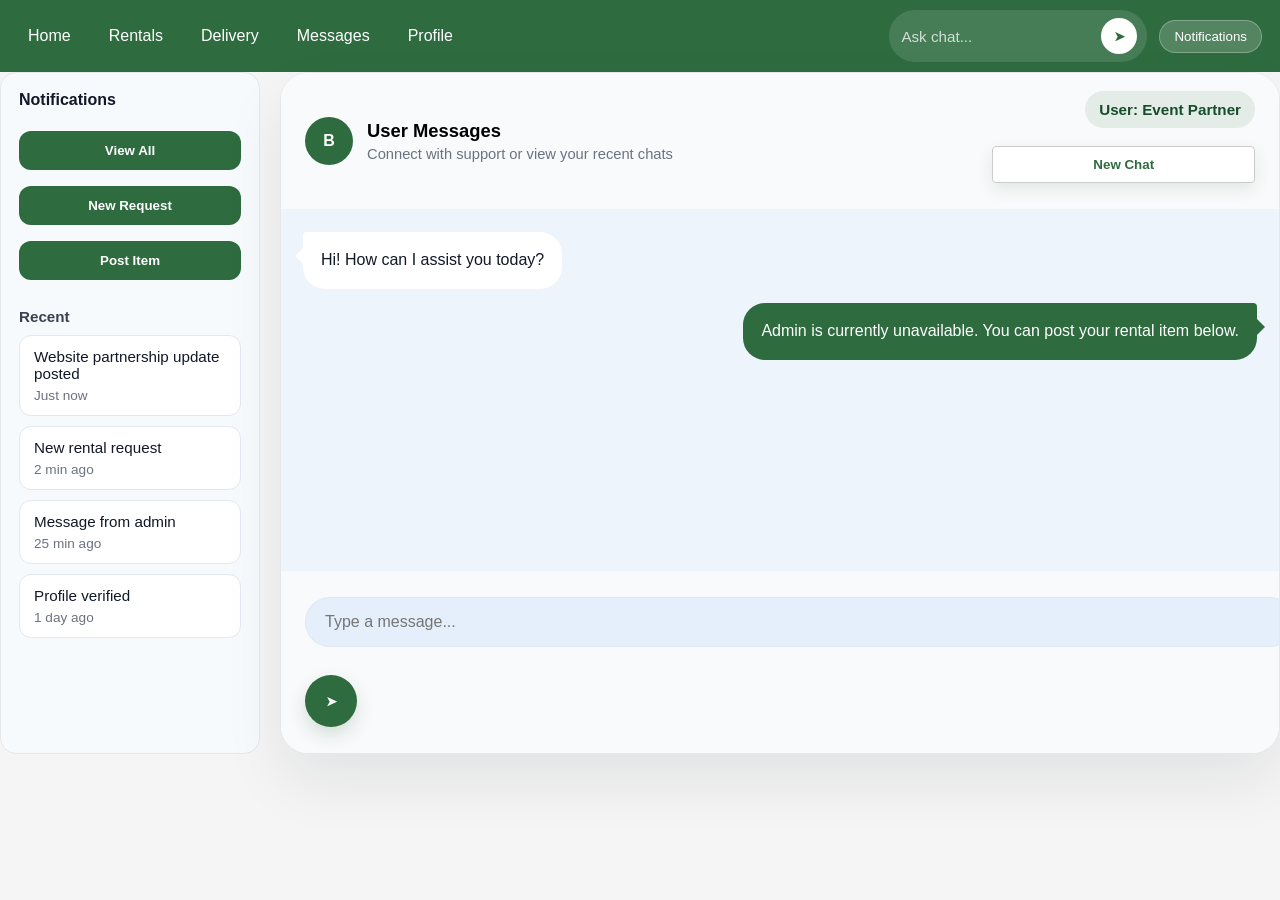
==== chatbox.html @ f0007526 "Add files via upload" ====
<!DOCTYPE html>
<html lang="en">
<head>
  <meta charset="UTF-8">
  <title>Chatbot Assistance - KapwaHiram</title>
  <link rel="stylesheet" href="style.css">
</head>
<body>
  <nav class="top-nav">
    <div class="nav-links">
      <a href="home.html">Home</a>
      <a href="rental.html">Rentals</a>
      <a href="delivery.html">Delivery</a>
      <a href="chatbox.html">Messages</a>
      <a href="profile.html">Profile</a>
    </div>
    <div class="nav-actions">
      <div class="nav-chat-input">
        <input id="navChatInput" type="text" placeholder="Ask chat...">
        <button type="button" id="navChatButton">➤</button>
      </div>
      <button type="button" class="nav-button" id="navNotificationBtn">Notifications</button>
    </div>
  </nav>
  <div class="container chat-layout">
    <aside class="side-panel">
      <h3>Notifications</h3>
      <button type="button" id="chatViewAllBtn">View All</button>
      <button type="button" id="chatNewReqBtn">New Request</button>
      <button type="button" id="chatPostItemBtn">Post Item</button>
      <div class="notification-list">
        <h4>Recent</h4>
        <ul id="chatNotifications"></ul>
      </div>
    </aside>
    <div class="chatbox chatbox-with-info">
      <div class="chat-header">
        <div class="chat-avatar">B</div>
        <div class="chat-info">
          <h2>User Messages</h2>
          <span>Connect with support or view your recent chats</span>
        </div>
        <div class="chat-user-actions">
          <span class="chat-user-name">User: Event Partner</span>
          <button type="button" class="chat-action-button">New Chat</button>
        </div>
      </div>
      <div class="chat-window">
        <div class="message bot">
          <div class="message-text">Hi! How can I assist you today?</div>
        </div>
        <div class="message user">
          <div class="message-text">Admin is currently unavailable. You can post your rental item below.</div>
        </div>
      </div>
      <form class="chat-form" id="chatForm">
        <input type="text" placeholder="Type a message..." autocomplete="off">
        <button type="submit">➤</button>
      </form>
    </div>
  </div>
  <script src="script.js"></script>
</body>
</html>
---- style.css ----
body {
  background-color: #f5f5f5; 
  font-family: Arial, sans-serif;
  margin: 0;
  padding: 0;
}

hr {
  display: none;
}

.auth-page {
  display: flex;
  justify-content: center;
  align-items: center;
  min-height: 100vh;
  padding: 24px;
}

.auth-page .top-nav {
  width: 100%;
  max-width: 420px;
  margin-bottom: 18px;
  background: transparent;
  box-shadow: none;
}

.auth-page .top-nav h1,
.auth-page .top-nav h2,
.auth-page .top-nav p {
  color: #111827;
}

.auth-page .container {
  width: 100%;
  max-width: 420px;
  background: #ffffff;
  padding: 28px 26px;
  border-radius: 26px;
  box-shadow: 0 22px 60px rgba(15, 23, 42, 0.08);
  border: 1px solid rgba(15, 23, 42, 0.05);
}

.auth-page .auth-header {
  margin-bottom: 24px;
  text-align: center;
}

.auth-page .auth-header h2 {
  margin: 0 0 10px;
  font-size: 1.85rem;
  color: #0a6540;
}

.auth-page .auth-header p {
  margin: 0;
  color: #4b5563;
  line-height: 1.65;
}

.terms-section {
  margin: 10px 0 0;
}

.terms-box {
  max-height: 220px;
  overflow-y: auto;
  border: 1px solid #d1d5db;
  border-radius: 14px;
  padding: 14px 16px;
  background: #f8fafc;
  color: #384047;
  line-height: 1.5;
}

.terms-box h3 {
  margin: 0 0 10px;
  font-size: 1rem;
  color: #111827;
}

.terms-box ol {
  margin: 0;
  padding-left: 20px;
}

.terms-box li {
  margin-bottom: 8px;
}

.terms-checkbox {
  display: flex;
  align-items: center;
  gap: 10px;
  margin-top: 12px;
  font-size: 0.95rem;
  color: #1f2937;
}

.auth-page .container input,
.auth-page .container textarea,
.auth-page .container button {
  width: 100%;
  padding: 14px 16px;
  margin: 10px 0;
  border: 1px solid #d1d5db;
  border-radius: 14px;
  box-sizing: border-box;
  font-size: 1rem;
}

.auth-page .container input:focus,
.auth-page .container textarea:focus {
  outline: none;
  border-color: #2e6b3f;
  box-shadow: 0 0 0 4px rgba(46, 107, 63, 0.06);
}

.auth-page .container button,
.auth-page .container .primary-button {
  background: #1f2937;
  color: white;
  border: none;
  cursor: pointer;
  box-shadow: 0 16px 30px rgba(31, 41, 55, 0.16);
}

.auth-page .container button:hover,
.auth-page .container .primary-button:hover {
  background: #111827;
}

.auth-page .container .secondary-button {
  background: #f8fafc;
  color: #1f2937;
  border: 1px solid #d1d5db;
}

.auth-page .container .secondary-button:hover {
  background: #effaf3;
}

.auth-page .form-actions {
  display: grid;
  grid-template-columns: 1fr 1fr;
  gap: 12px;
  margin: 18px 0 8px;
}

.auth-page .container p {
  text-align: center;
  margin: 16px 0 0;
  color: #475569;
}

.auth-page .container p a {
  color: #2e6b3f;
  text-decoration: none;
  font-weight: 700;
}

.top-nav {
  background: #2e6b3f;
  padding: 10px 18px;
  display: flex;
  align-items: center;
  justify-content: space-between;
  gap: 16px;
  color: white;
}

.top-nav .nav-links {
  display: flex;
  gap: 18px;
  flex-wrap: wrap;
}

.top-nav .nav-links a {
  color: white;
  text-decoration: none;
  padding: 8px 10px;
  border-radius: 999px;
  transition: background 0.2s ease;
}

.top-nav .nav-links a:hover {
  background: rgba(255,255,255,0.1);
}

.top-nav .nav-actions {
  display: flex;
  align-items: center;
  gap: 12px;
}

.nav-chat-input {
  display: flex;
  align-items: center;
  gap: 8px;
  background: rgba(255,255,255,0.12);
  padding: 8px 10px;
  border-radius: 999px;
  min-width: 220px;
}

.nav-chat-input input {
  flex: 1;
  border: none;
  background: transparent;
  color: white;
  font-size: 0.95rem;
  outline: none;
}

.nav-chat-input input::placeholder {
  color: rgba(255,255,255,0.75);
}

.nav-chat-input button {
  width: 36px;
  height: 36px;
  border: none;
  border-radius: 50%;
  background: #ffffff;
  color: #2e6b3f;
  cursor: pointer;
  font-weight: 700;
}

.home-search {
  max-width: 920px;
  margin: 18px auto;
  display: flex;
  gap: 12px;
  padding: 16px 18px;
  border-radius: 24px;
  background: #ffffff;
  box-shadow: 0 18px 50px rgba(15, 23, 42, 0.06);
}

.home-search input {
  flex: 1;
  border: none;
  padding: 14px 18px;
  border-radius: 999px;
  background: #f4f6fb;
  font-size: 1rem;
  outline: none;
}

.home-search button {
  border: none;
  border-radius: 999px;
  background: #2e6b3f;
  color: white;
  padding: 14px 22px;
  cursor: pointer;
}

.home-search button:hover {
  background: #255a34;
}

.top-nav .nav-button {
  margin-left: auto;
  background: rgba(255,255,255,0.18);
  border: 1px solid rgba(255,255,255,0.28);
  color: white;
  padding: 8px 14px;
  border-radius: 999px;
  cursor: pointer;
  transition: background 0.2s ease;
}

.top-nav .nav-button:hover {
  background: rgba(255,255,255,0.28);
}

.form-actions {
  display: flex;
  gap: 10px;
  flex-wrap: wrap;
  margin: 16px 0 4px;
}

.secondary-button {
  flex: 1;
  min-width: 140px;
  padding: 12px 14px;
  border: 1px solid #2e6b3f;
  border-radius: 999px;
  background: #ffffff;
  color: #2e6b3f;
  font-weight: 700;
  cursor: pointer;
  transition: background 0.2s ease, color 0.2s ease;
}

.secondary-button:hover {
  background: #effaf3;
}

.primary-button {
  display: inline-flex;
  align-items: center;
  justify-content: center;
  padding: 12px 20px;
  border-radius: 999px;
  background: #2e6b3f;
  color: white;
  border: none;
  text-decoration: none;
  font-weight: 700;
  cursor: pointer;
  transition: background 0.2s ease;
}

.primary-button:hover {
  background: #255a34;
}

.profile-container {
  max-width: 1100px;
  margin: 32px auto;
  padding: 0 20px 40px;
  display: flex;
  gap: 20px;
}

.profile-header {
  display: grid;
  gap: 26px;
  margin-bottom: 32px;
}

.profile-card {
  flex: 1;
  background: #fff;
  border-radius: 8px;
  box-shadow: 0 4px 12px rgba(0,0,0,0.1);
  padding: 30px;
}

.profile-header {
  display: flex;
  gap: 20px;
  align-items: flex-start;
  margin-bottom: 20px;
}

.profile-photo {
  width: 120px;
  height: 120px;
  border-radius: 50%;
  background: #ddd;
  margin-bottom: 20px;
  flex-shrink: 0;
  object-fit: cover;
}

.profile-info {
  flex: 1;
}

.profile-card h2 {
  margin: 0;
  font-size: 24px;
  color: #333;
}

.profile-card p {
  color: #555;
  line-height: 1.6;
}

.profile-avatar img {
  width: 100%;
  height: 100%;
  object-fit: cover;
}

.profile-avatar input {
  position: absolute;
  inset: 0;
  width: 100%;
  height: 100%;
  opacity: 0;
  cursor: pointer;
}

.profile-avatar-upload {
  position: absolute;
  bottom: 16px;
  left: 50%;
  transform: translateX(-50%);
  background: rgba(0, 0, 0, 0.6);
  color: white;
  padding: 10px 14px;
  border-radius: 999px;
  font-size: 0.95rem;
  cursor: pointer;
}

.profile-info {
  min-width: 260px;
  flex: 1;
}

.profile-role {
  margin: 0 0 8px;
  color: #2e6b3f;
  font-weight: 700;
  text-transform: uppercase;
  letter-spacing: 0.08em;
  font-size: 0.82rem;
}

.profile-info h1 {
  margin: 0;
  font-size: 2.2rem;
  line-height: 1.05;
}

.profile-name-input {
  width: 100%;
  border: none;
  font: inherit;
  color: #111827;
  font-weight: 700;
  background: transparent;
  padding: 0;
  outline: none;
}

.profile-company {
  margin: 10px 0 16px;
  color: #475569;
}

.profile-meta {
  display: grid;
  gap: 10px;
}

.profile-meta span {
  display: flex;
  flex-direction: column;
  gap: 4px;
  color: #334155;
}

.profile-meta strong {
  color: #0f172a;
  font-weight: 600;
}

.profile-contact-input {
  max-width: 260px;
  border: 1px solid #d1d5db;
  border-radius: 12px;
  padding: 10px 12px;
  background: #f8fafc;
}

.profile-actions {
  display: flex;
  flex-wrap: wrap;
  gap: 12px;
  margin-top: 18px;
}

.profile-stats {
  display: grid;
  grid-template-columns: repeat(3, minmax(0, 1fr));
  gap: 16px;
}

.profile-stats div {
  background: #ffffff;
  border-radius: 22px;
  padding: 20px;
  border: 1px solid rgba(15, 23, 42, 0.08);
  text-align: center;
}

.profile-stats strong {
  display: block;
  font-size: 1.75rem;
  color: #111827;
}

.profile-stats span {
  color: #475569;
  margin-top: 6px;
  display: block;
}

.section-title {
  margin-bottom: 18px;
}

.section-title h2 {
  margin: 0;
  font-size: 1.4rem;
  color: #111827;
}

.section-title p {
  margin: 8px 0 0;
  color: #475569;
}

.profile-grid {
  display: grid;
  grid-template-columns: 1.8fr 1fr;
  gap: 24px;
  margin-bottom: 32px;
}

.profile-about,
.profile-details {
  background: #fff;
  border: 1px solid rgba(15, 23, 42, 0.08);
  border-radius: 28px;
  padding: 28px;
  box-shadow: 0 18px 40px rgba(15, 23, 42, 0.04);
}

.profile-about p {
  color: #334155;
  line-height: 1.75;
  margin: 0 0 18px;
}

.profile-about ul {
  margin: 0;
  padding-left: 20px;
  color: #334155;
}

.profile-about li {
  margin-bottom: 12px;
}

.detail-row {
  display: flex;
  justify-content: space-between;
  align-items: center;
  gap: 12px;
  padding: 14px 0;
  border-top: 1px solid #f1f5f9;
}

.detail-row:first-child {
  border-top: none;
}

.detail-row span {
  color: #64748b;
}

.detail-row strong {
  color: #0f172a;
}

.profile-section {
  margin-bottom: 32px;
}

.profile-posts {
  display: grid;
  grid-template-columns: repeat(auto-fit, minmax(240px, 1fr));
  gap: 18px;
}

.profile-post-card {
  background: #fff;
  border: 1px solid rgba(15, 23, 42, 0.08);
  border-radius: 24px;
  overflow: hidden;
  box-shadow: 0 18px 36px rgba(15, 23, 42, 0.05);
}

.profile-post-card img {
  width: 100%;
  height: 200px;
  object-fit: cover;
}

.profile-post-card-content {
  padding: 18px;
}

.profile-post-card-content strong {
  display: block;
  margin-bottom: 8px;
  color: #111827;
  font-size: 1rem;
}

.profile-post-card-content span {
  color: #475569;
  line-height: 1.6;
}

@media (max-width: 900px) {
  .profile-grid {
    grid-template-columns: 1fr;
  }
  .profile-stats {
    grid-template-columns: 1fr 1fr;
  }
}

@media (max-width: 680px) {
  .top-nav {
    flex-direction: column;
    align-items: flex-start;
  }
  .profile-card {
    flex-direction: column;
    align-items: flex-start;
  }
  .profile-avatar {
    width: 130px;
    height: 130px;
  }
  .profile-meta {
    grid-template-columns: 1fr;
  }
  .profile-stats {
    grid-template-columns: 1fr;
  }
  .profile-actions {
    width: 100%;
  }
}

.secondary-button:hover {
  background: #effaf3;
}

.image-upload-btn {
  background: #f8fafc;
  border: 1px solid #d1d5db;
  border-radius: 8px;
  padding: 10px 14px;
  cursor: pointer;
  font-size: 1rem;
  color: #1f2937;
  display: flex;
  align-items: center;
  gap: 8px;
  margin: 10px 0;
  transition: background 0.2s ease;
}

.image-upload-btn:hover {
  background: #effaf3;
  border-color: #2e6b3f;
}

.create-post {
  background: #f8fafc;
  border: 1px solid #d1d5db;
  border-radius: 12px;
  padding: 16px;
  margin: 16px 0;
}

.create-post h4 {
  margin: 0 0 12px 0;
  font-size: 1.1rem;
  color: #1f2937;
}

.create-post textarea {
  width: 100%;
  min-height: 80px;
  border: 1px solid #d1d5db;
  border-radius: 8px;
  padding: 10px;
  font-size: 1rem;
  resize: vertical;
  margin-bottom: 10px;
  outline: none;
}

.create-post textarea:focus {
  border-color: #2e6b3f;
}

.create-post button {
  padding: 10px 16px;
  border: none;
  border-radius: 8px;
  background: #2e6b3f;
  color: white;
  cursor: pointer;
  font-size: 1rem;
  margin-right: 10px;
}

.create-post button:hover {
  background: #255a34;
}

.auth-container {
  padding: 32px;
  border-radius: 24px;
  background: transparent;
  box-shadow: none;
  max-width: 520px;
  margin-top: 40px;
}

.auth-header {
  margin-bottom: 24px;
}

.auth-header h2 {
  margin: 0 0 10px;
  font-size: 2rem;
  color: #111827;
}

.auth-header p {
  margin: 0;
  color: #475569;
  line-height: 1.6;
}

.container form {
  display: grid;
  gap: 16px;
}

.container input {
  width: 100%;
  padding: 14px 16px;
  border: 1px solid #d1d5db;
  border-radius: 16px;
  background: #f8fafc;
  font-size: 1rem;
  outline: none;
  transition: border-color 0.2s ease, background 0.2s ease;
}

.container input:focus {
  border-color: #2e6b3f;
  background: #ffffff;
}

.primary-button {
  padding: 14px 18px;
  border: none;
  border-radius: 999px;
  background: #2e6b3f;
  color: white;
  font-size: 1rem;
  font-weight: 700;
  cursor: pointer;
  box-shadow: 0 14px 32px rgba(46, 107, 63, 0.18);
}

.primary-button:hover {
  background: #255a34;
}

.container, .profile-container {
  width: 100%;
  max-width: 400px;
  margin: 0 auto;
  padding: 20px;
  background: #fff;
  border-radius: 8px;
  box-shadow: 0 0 10px rgba(0, 0, 0, 0.1);
}

.container form {
  display: grid;
  gap: 12px;
}

.container input,
.container textarea,
.container button {
  width: 100%;
  margin: 8px 0;
  padding: 10px;
  border: 1px solid #ccc;
  border-radius: 4px;
}

.container textarea {
  min-height: 120px;
  resize: vertical;
}

@media (max-width: 640px) {
  .container, .profile-container {
    margin: 20px 16px;
    padding: 20px;
    border-radius: 8px;
  }
}

.partnership-title {
  margin: 0 0 10px;
  color: #2e6b3f;
  font-weight: 700;
  letter-spacing: 0.02em;
}

.profile-header {
  display: flex;
  align-items: center;
  gap: 18px;
  margin-bottom: 18px;
}

.profile-name-input {
  width: 100%;
  border: none;
  background: transparent;
  font-size: 1.9rem;
  font-weight: 700;
  color: #111827;
  padding: 0;
  margin: 4px 0 12px;
  outline: none;
}

.profile-name-input:focus {
  border-bottom: 1px solid #2e6b3f;
  padding-bottom: 2px;
}

.profile-contact-input {
  width: calc(100% - 10px);
  border: 1px solid #d1d5db;
  border-radius: 12px;
  padding: 8px 10px;
  background: #f8fafc;
  margin-left: 10px;
  font-size: 0.98rem;
  color: #111827;
}

.profile-contact-input:focus {
  outline: none;
  border-color: #2e6b3f;
  background: #ffffff;
}

.profile-avatar {
  width: 110px;
  height: 110px;
  border-radius: 50%;
  background: #dbeafe;
  border: 3px dashed #2e6b3f;
  display: grid;
  place-items: center;
  position: relative;
  overflow: hidden;
}

.profile-avatar img {
  width: 100%;
  height: 100%;
  object-fit: cover;
  display: block;
}

.profile-avatar input[type="file"] {
  position: absolute;
  inset: 0;
  width: 100%;
  height: 100%;
  opacity: 0;
  cursor: pointer;
}

.profile-avatar-upload {
  position: absolute;
  bottom: 8px;
  right: 8px;
  background: rgba(46, 107, 63, 0.9);
  color: #ffffff;
  border-radius: 999px;
  padding: 6px 10px;
  font-size: 0.78rem;
  pointer-events: none;
}

.profile-posts {
  display: grid;
  grid-template-columns: repeat(auto-fit, minmax(240px, 1fr));
  gap: 16px;
  margin-top: 18px;
}

.profile-post-card {
  background: #f8fafc;
  border: 1px solid #d1d5db;
  border-radius: 18px;
  overflow: hidden;
  display: flex;
  flex-direction: column;
}

.profile-post-card img {
  width: 100%;
  height: 160px;
  object-fit: cover;
}

.profile-post-card-content {
  padding: 14px 16px;
}

.profile-post-card-content strong {
  display: block;
  margin-bottom: 8px;
  font-size: 1rem;
}

.profile-post-card-content span {
  display: block;
  color: #475569;
  line-height: 1.5;
}

.side-panel {
  background: #f7fafc;
  padding: 18px;
  border: 1px solid #e5e7eb;
  border-radius: 16px;
}

.side-panel h3 {
  margin-top: 0;
  margin-bottom: 14px;
  font-size: 1rem;
  color: #111827;
}

.side-panel button,
.page-actions button {
  width: 100%;
  margin: 8px 0;
  padding: 12px 14px;
  border: none;
  border-radius: 12px;
  background: #2e6b3f;
  color: #ffffff;
  font-weight: 700;
  cursor: pointer;
}

.page-actions {
  display: flex;
  flex-wrap: wrap;
  gap: 12px;
  margin-bottom: 18px;
}

.page-actions button {
  flex: 1 1 calc(33.333% - 8px);
  min-width: 130px;
}

.notification-list {
  margin-top: 20px;
}

.notification-list h4 {
  margin: 0 0 10px;
  font-size: 0.95rem;
  color: #374151;
}

.notification-info {
  background: rgba(46, 107, 63, 0.08);
  border: 1px solid rgba(46, 107, 63, 0.18);
  border-radius: 14px;
  color: #09281e;
  padding: 14px 16px;
  margin-top: 14px;
  font-size: 0.95rem;
  line-height: 1.6;
}

.notification-info.hidden {
  display: none;
}

.notification-info h4 {
  margin: 0 0 8px;
  font-size: 1rem;
  font-weight: 700;
}

.notification-info p {
  margin: 0;
}

.notification-panel {
  margin: 20px auto 0;
  padding: 22px;
  max-width: 800px;
  background: #f9fbff;
  border: 1px solid #dbeafe;
  border-radius: 20px;
}

.notification-panel h2 {
  margin-top: 0;
}

.notif-box {
  margin-top: 18px;
  min-height: 120px;
  background: #ffffff;
  border: 1px solid #e2e8f0;
  border-radius: 18px;
  padding: 16px;
}

.notif-update {
  padding: 12px 14px;
  border-bottom: 1px solid #eef2ff;
}

.notif-update:last-child {
  border-bottom: none;
}

.notif-update strong {
  display: block;
  margin-bottom: 6px;
  font-weight: 700;
}

.notif-update span {
  color: #6b7280;
  font-size: 0.9rem;
}

.notification-list ul,
.listings-panel ul {
  list-style: none;
  padding: 0;
  margin: 0;
}

.notification-list li,
.listings-panel li {
  background: #ffffff;
  border: 1px solid #e2e8f0;
  border-radius: 12px;
  padding: 12px 14px;
  margin-bottom: 10px;
  color: #111827;
  font-size: 0.95rem;
}

.notification-list li span,
.listings-panel li span {
  display: block;
  margin-top: 6px;
  color: #6b7280;
  font-size: 0.85rem;
}

.store-suggestion-card {
  display: grid;
  gap: 18px;
  grid-template-columns: 1fr;
}

.store-suggestion-card .store-suggestion-content {
  order: 1;
}

.store-suggestion-card .suggestion-images {
  order: 2;
}

.store-suggestion-card img {
  width: 100%;
  max-height: 220px;
  border-radius: 18px;
  object-fit: cover;
}

.suggestion-images {
  display: grid;
  gap: 12px;
}

.suggestion-thumbs {
  display: grid;
  grid-template-columns: repeat(3, 1fr);
  gap: 10px;
}

.suggestion-thumbs img,
.suggestion-images > img {
  width: 100%;
  height: 110px;
  border-radius: 16px;
  object-fit: cover;
}

.suggestion-images > img {
  height: 180px;
}

.store-suggestion-content h3 {
  margin: 0 0 12px;
}

.store-suggestion-content p {
  margin: 0 0 18px;
  color: #475569;
  line-height: 1.6;
}

.store-suggestion-content button {
  border: none;
  border-radius: 999px;
  background: #2e6b3f;
  color: white;
  padding: 12px 18px;
  cursor: pointer;
}

.store-suggestion-content button:hover {
  background: #255a34;
}

.listing-card {
  display: flex;
  gap: 12px;
  align-items: center;
}

.listing-card img {
  width: 90px;
  height: 90px;
  object-fit: cover;
  border-radius: 14px;
  flex-shrink: 0;
}

.listing-card-content {
  flex: 1;
}

.listing-card-content strong {
  display: block;
  font-size: 1rem;
  margin-bottom: 6px;
}

.listings-panel {
  margin-bottom: 18px;
}

.listings-panel h3 {
  margin: 0 0 12px;
  font-size: 1rem;
}

.home-grid,
.chat-layout {
  display: grid;
  grid-template-columns: 260px 1fr;
  gap: 20px;
}

.container.chat-layout {
  width: 100%;
  max-width: none;
  margin: 0;
  background: transparent;
  padding: 0;
  box-shadow: none;
}

@media (max-width: 840px) {
  .home-grid,
  .chat-layout {
    grid-template-columns: 1fr;
  }
  .page-actions button {
    flex: 1 1 100%;
  }
}

.chatbox {
  display: flex;
  flex-direction: column;
  flex: 1;
  background: #ffffff;
  border: 1px solid #e5e7eb;
  border-radius: 28px;
  box-shadow: 0 28px 60px rgba(15, 23, 42, 0.08);
  overflow: hidden;
  min-height: 680px;
}

.chat-header {
  display: flex;
  align-items: center;
  gap: 14px;
  padding: 18px 24px;
  background: #f9fafb;
  border-bottom: 1px solid #eef2ff;
}

.chat-avatar {
  width: 48px;
  height: 48px;
  border-radius: 50%;
  background: #2e6b3f;
  color: #ffffff;
  display: flex;
  align-items: center;
  justify-content: center;
  font-weight: 700;
  font-size: 1rem;
}

.chat-info h2 {
  margin: 0;
  font-size: 1.15rem;
}

.chat-info span {
  display: block;
  margin-top: 4px;
  color: #6b7280;
  font-size: 0.92rem;
}

.chat-user-actions {
  margin-left: auto;
  display: flex;
  flex-wrap: wrap;
  align-items: center;
  justify-content: flex-end;
  gap: 10px;
  min-width: 0;
}

.chat-user-actions button,
.chat-user-actions span {
  min-width: 0;
}

.chat-user-name {
  background: rgba(46, 107, 63, 0.1);
  color: #164e2b;
  padding: 10px 14px;
  border-radius: 999px;
  font-size: 0.95rem;
  font-weight: 700;
}

.chat-action-button {
  border: none;
  border-radius: 999px;
  background: #ffffff;
  color: #2e6b3f;
  padding: 10px 18px;
  font-weight: 700;
  cursor: pointer;
  box-shadow: 0 6px 16px rgba(46, 107, 63, 0.12);
}

.chat-action-button:hover {
  background: #f7fafb;
}

.chat-actions {
  padding: 18px 24px;
  display: flex;
  justify-content: flex-end;
  background: transparent;
}

.chat-primary-button {
  border: none;
  border-radius: 999px;
  padding: 14px 24px;
  background: #2e6b3f;
  color: white;
  font-weight: 700;
  cursor: pointer;
  box-shadow: 0 8px 18px rgba(46, 107, 63, 0.2);
}

.chat-primary-button:hover {
  background: #255a34;
}

.chat-window {
  display: flex;
  flex-direction: column;
  gap: 14px;
  padding: 22px;
  flex: 1;
  background: #eef4fb;
  overflow-y: auto;
  scroll-behavior: smooth;
}

.chat-window::-webkit-scrollbar {
  width: 8px;
}

.chat-window::-webkit-scrollbar-track {
  background: transparent;
}

.chat-window::-webkit-scrollbar-thumb {
  background: rgba(46, 107, 63, 0.18);
  border-radius: 999px;
}

.message {
  max-width: 74%;
  padding: 16px 18px;
  border-radius: 22px;
  line-height: 1.55;
  word-break: break-word;
  position: relative;
}

.message.bot {
  align-self: flex-start;
  background: #ffffff;
  color: #111827;
  border-top-left-radius: 4px;
}

.message.bot::before {
  content: "";
  position: absolute;
  left: -8px;
  top: 16px;
  width: 0;
  height: 0;
  border-top: 8px solid transparent;
  border-bottom: 8px solid transparent;
  border-right: 8px solid #ffffff;
}

.message.user {
  align-self: flex-end;
  background: #2e6b3f;
  color: #ffffff;
  border-top-right-radius: 4px;
}

.message.user::after {
  content: "";
  position: absolute;
  right: -8px;
  top: 16px;
  width: 0;
  height: 0;
  border-top: 8px solid transparent;
  border-bottom: 8px solid transparent;
  border-left: 8px solid #2e6b3f;
}

.chat-form {
  display: flex;
  align-items: center;
  gap: 12px;
  padding: 18px 24px;
  background: #f9fafb;
  border-top: 1px solid #eef2ff;
}

.chat-form input {
  flex: 1;
  padding: 16px 20px;
  border: none;
  border-radius: 999px;
  background: #e5effb;
  color: #111827;
  font-size: 1rem;
  outline: none;
  box-shadow: inset 0 0 0 1px rgba(226, 232, 240, 0.9);
}

.chat-form input:focus {
  background: #f8fbff;
  box-shadow: inset 0 0 0 2px rgba(46, 107, 63, 0.18);
}

.chat-form button {
  width: 52px;
  height: 52px;
  display: grid;
  place-items: center;
  padding: 0;
  border: none;
  border-radius: 50%;
  background: #2e6b3f;
  color: #ffffff;
  font-weight: 700;
  cursor: pointer;
  box-shadow: 0 8px 18px rgba(46, 107, 63, 0.18);
}

.chat-form button:hover {
  background: #255a34;
}

.toast-banner {
  position: fixed;
  left: 50%;
  bottom: 24px;
  transform: translateX(-50%) translateY(100%);
  background: rgba(15, 23, 42, 0.95);
  color: #ffffff;
  padding: 12px 18px;
  border-radius: 999px;
  box-shadow: 0 12px 30px rgba(15, 23, 42, 0.28);
  opacity: 0;
  transition: transform 0.25s ease, opacity 0.25s ease;
  z-index: 999;
}

.toast-banner.visible {
  transform: translateX(-50%) translateY(0);
  opacity: 1;
}

.dashboard {
  display: grid;
  grid-template-columns: repeat(auto-fit, minmax(200px, 1fr));
  gap: 15px;
  margin: 20px;
}

.card {
  background: #fff;
  padding: 20px;
  border-radius: 8px;
  box-shadow: 0 0 5px rgba(0,0,0,0.1);
}

.post-card {
  background: #f9f9f9;
  border: 1px solid #ddd;
  margin: 10px 0;
  padding: 10px;
  border-radius: 5px;
}

.portfolio {
  flex: 1;
  background: #fff;
  border-radius: 8px;
  box-shadow: 0 4px 12px rgba(0,0,0,0.1);
  padding: 20px;
  max-width: 300px;
}

.portfolio h3 {
  margin-top: 0;
  font-size: 20px;
  color: #333;
  border-bottom: 2px solid #eee;
  padding-bottom: 10px;
}

.portfolio-item {
  margin-bottom: 15px;
  padding: 10px;
  border-bottom: 1px solid #eee;
}

.portfolio-item:last-child {
  border-bottom: none;
}

.portfolio-item strong {
  display: block;
  font-size: 16px;
  color: #0073e6;
}

.portfolio-item p {
  margin: 5px 0 0;
  color: #555;
  font-size: 14px;
}


.navbar {
  background: #2e7d32; 
  padding: 10px 20px;
  display: flex;
  justify-content: space-between;
  align-items: center;
}

.navbar ul {
  list-style: none;
  display: flex;
  gap: 20px;
  margin: 0;
  padding: 0;
}

.navbar ul li a {
  color: #fff;
  text-decoration: none;
  font-weight: bold;
}

.profile-bar {
  display: flex;
  align-items: center;
  justify-content: space-between;
  background: #fff;
  border-radius: 8px;
  box-shadow: 0 4px 12px rgba(0,0,0,0.1);
  padding: 15px 20px;
  margin: 20px auto;
  width: 95%;
  max-width: none;
}

.profile-info {
  flex: 2;
}

.profile-info h2 {
  margin: 0;
  font-size: 20px;
  color: #333;
}

.profile-info p {
  margin: 5px 0;
  color: #555;
}

.profile-actions {
  display: flex;
  gap: 10px;
}

.profile-actions button {
  padding: 8px 16px;
  border: none;
  background: #0073e6;
  color: #fff;
  border-radius: 4px;
  cursor: pointer;
}
.profile-actions button:hover {
  background: #005bb5;
}

.notification {
  background: #ff5252;
  color: #fff;
  padding: 5px 10px;
  border-radius: 20px;
  font-size: 14px;
}
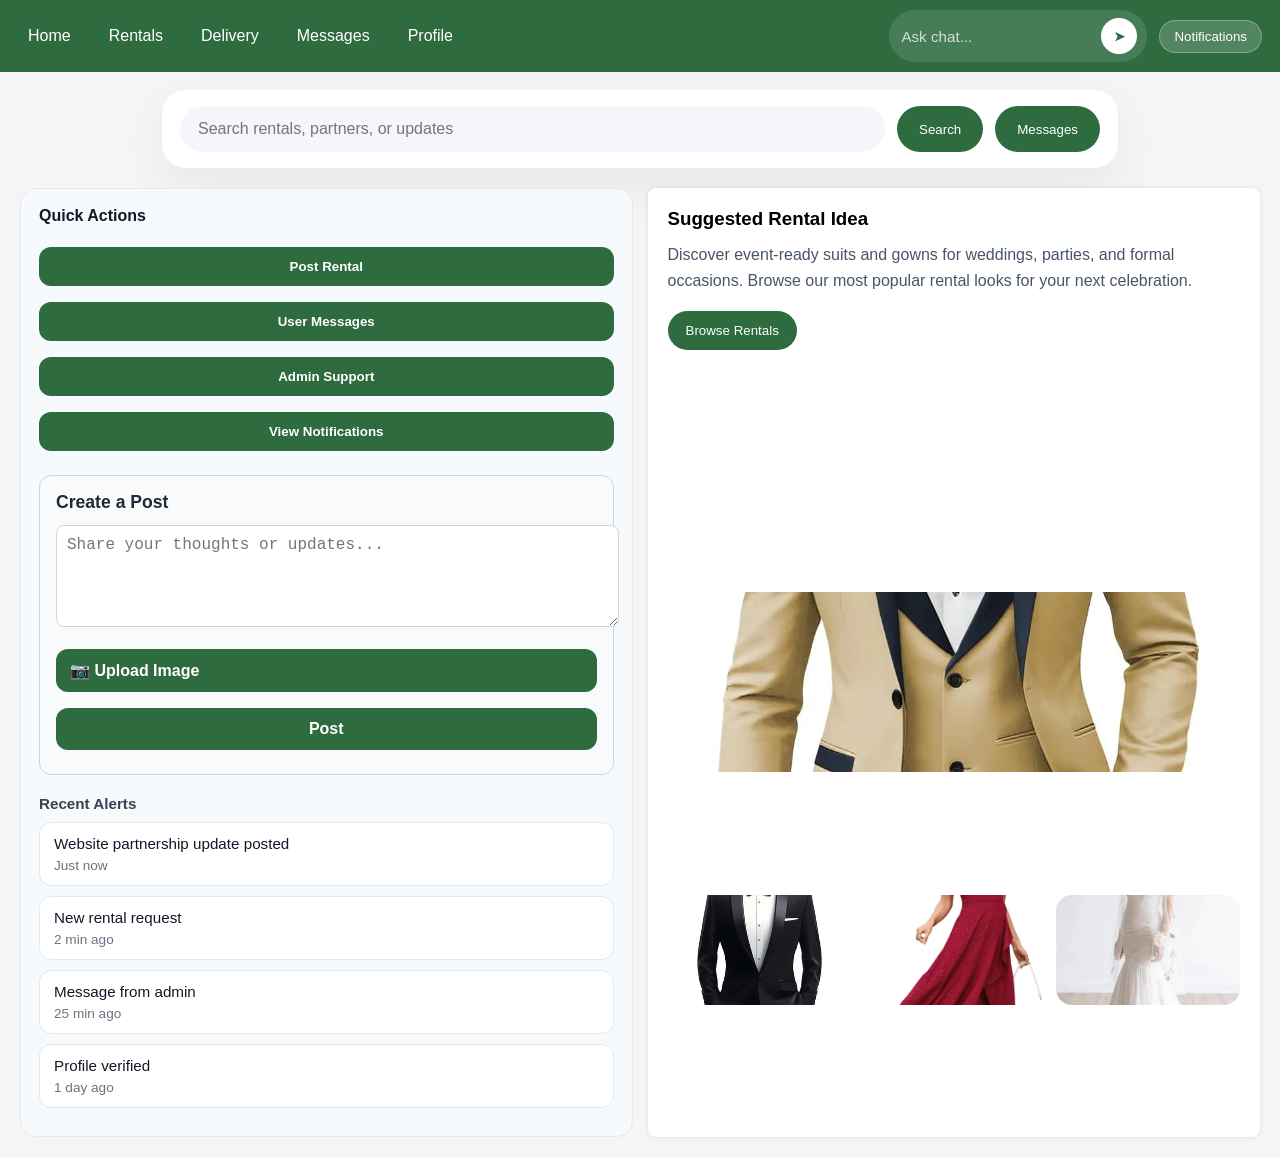
==== commit 4b748ddc: "Update chatbox.html for new branding and layout" ====
--- a/chatbox.html
+++ b/chatbox.html
@@ -2,7 +2,7 @@
 <html lang="en">
 <head>
   <meta charset="UTF-8">
-  <title>Chatbot Assistance - KapwaHiram</title>
+  <title>StyliCycle - Home</title>
   <link rel="stylesheet" href="style.css">
 </head>
 <body>
@@ -22,43 +22,47 @@
       <button type="button" class="nav-button" id="navNotificationBtn">Notifications</button>
     </div>
   </nav>
-  <div class="container chat-layout">
+  <section class="home-search">
+    <input id="homeSearchInput" type="text" placeholder="Search rentals, partners, or updates">
+    <button type="button" id="homeSearchBtn">Search</button>
+    <button type="button" class="home-search-chat" onclick="location.href='chatbox.html'">Messages</button>
+  </section>
+  <main class="dashboard home-grid">
     <aside class="side-panel">
-      <h3>Notifications</h3>
-      <button type="button" id="chatViewAllBtn">View All</button>
-      <button type="button" id="chatNewReqBtn">New Request</button>
-      <button type="button" id="chatPostItemBtn">Post Item</button>
+      <h3>Quick Actions</h3>
+      <button type="button" id="homePostRentalBtn">Post Rental</button>
+      <button type="button" id="homeOpenMessagesBtn">User Messages</button>
+      <button type="button" id="homeOpenAdminChatBtn">Admin Support</button>
+      <button type="button" id="homeViewNotificationsBtn">View Notifications</button>
+      <div id="homeNotificationInfo" class="notification-info hidden"></div>
+      <div class="create-post">
+        <h4>Create a Post</h4>
+        <textarea id="postContent" placeholder="Share your thoughts or updates..."></textarea>
+        <input type="file" id="postImage" accept="image/*" style="display: none;">
+        <button type="button" id="imageUploadBtn" class="image-upload-btn">📷 Upload Image</button>
+        <button type="button" id="submitPostBtn">Post</button>
+      </div>
       <div class="notification-list">
-        <h4>Recent</h4>
-        <ul id="chatNotifications"></ul>
+        <h4>Recent Alerts</h4>
+        <ul id="homeNotifications"></ul>
       </div>
     </aside>
-    <div class="chatbox chatbox-with-info">
-      <div class="chat-header">
-        <div class="chat-avatar">B</div>
-        <div class="chat-info">
-          <h2>User Messages</h2>
-          <span>Connect with support or view your recent chats</span>
-        </div>
-        <div class="chat-user-actions">
-          <span class="chat-user-name">User: Event Partner</span>
-          <button type="button" class="chat-action-button">New Chat</button>
+    <section class="card store-suggestion-card">
+      <div class="suggestion-images">
+        <img src="gold.jpg" alt="Event suit rental suggestion">
+        <div class="suggestion-thumbs">
+          <img src="tuxedo.jpg" alt="Tuxedo suit rental">
+          <img src="evening.jpg" alt="Evening gown rental">
+          <img src="bridal.jpg" alt="Bridal gown rental">
         </div>
       </div>
-      <div class="chat-window">
-        <div class="message bot">
-          <div class="message-text">Hi! How can I assist you today?</div>
-        </div>
-        <div class="message user">
-          <div class="message-text">Admin is currently unavailable. You can post your rental item below.</div>
-        </div>
+      <div class="store-suggestion-content">
+        <h3>Suggested Rental Idea</h3>
+        <p>Discover event-ready suits and gowns for weddings, parties, and formal occasions. Browse our most popular rental looks for your next celebration.</p>
+        <button type="button" onclick="location.href='rental.html'">Browse Rentals</button>
       </div>
-      <form class="chat-form" id="chatForm">
-        <input type="text" placeholder="Type a message..." autocomplete="off">
-        <button type="submit">➤</button>
-      </form>
-    </div>
-  </div>
+    </section>
+  </main>
   <script src="script.js"></script>
 </body>
 </html>
